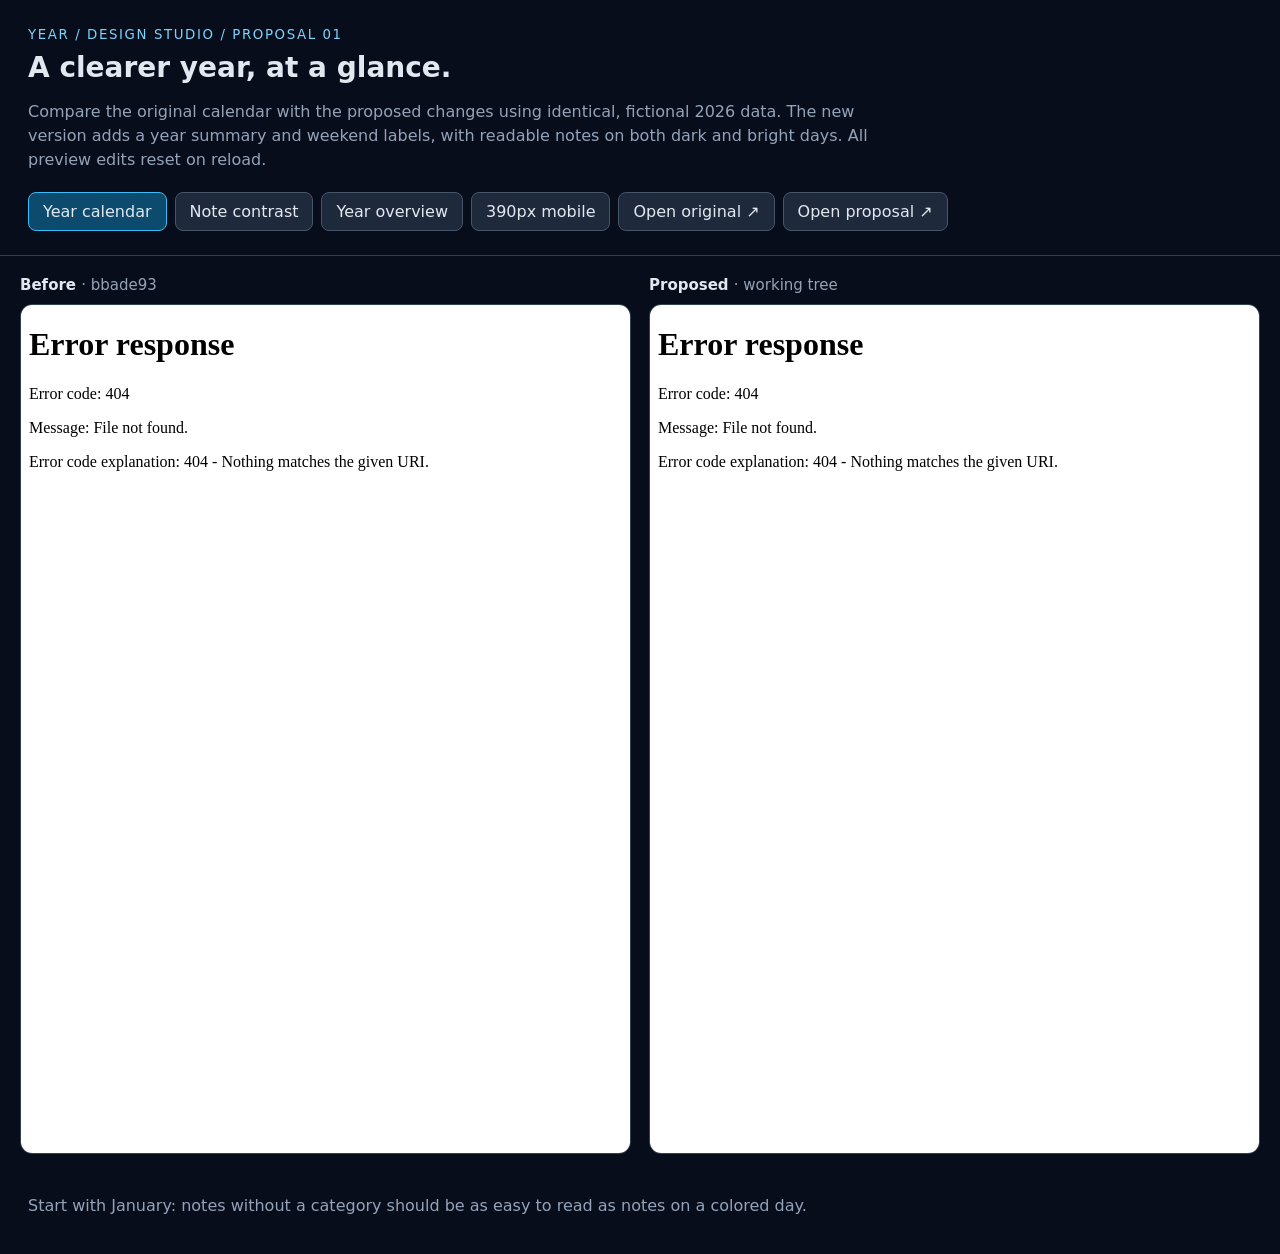
==== tools/design-review/index.html @ 64522310 "Add year statistics, safe weekend labeling, and design comparisons" ====
<!doctype html>
<html lang="en"><meta charset="utf-8"><meta name="viewport" content="width=device-width,initial-scale=1"><title>Year · Design review</title>
<style>
:root{color-scheme:dark;font-family:system-ui,sans-serif;background:#080d1b;color:#e2e8f0}*{box-sizing:border-box}body{margin:0}header{padding:24px 28px;border-bottom:1px solid #334155}small{color:#7dd3fc;letter-spacing:.12em;text-transform:uppercase}h1{font-size:28px;margin:8px 0}p{color:#94a3b8;max-width:850px;line-height:1.5}nav{display:flex;flex-wrap:wrap;gap:8px;margin-top:20px}button,a{font:inherit;color:#e2e8f0;background:#1e293b;border:1px solid #475569;border-radius:8px;padding:9px 14px;text-decoration:none;cursor:pointer}button[aria-pressed=true]{background:#0c4a6e;border-color:#38bdf8}main{padding:20px;display:grid;grid-template-columns:1fr 1fr;gap:18px}article{min-width:0}h2{font-size:15px;margin:0 0 10px}h2 span{font-weight:400;color:#94a3b8}iframe{width:100%;height:850px;border:1px solid #334155;border-radius:12px;background:#020617}.single{grid-template-columns:1fr}.single iframe{height:900px}.mobile iframe{max-width:390px;height:844px}.mobile article{text-align:center}.notes{padding:0 28px 20px;color:#94a3b8}a:focus-visible,button:focus-visible{outline:2px solid #38bdf8;outline-offset:3px}@media(max-width:900px){main{grid-template-columns:1fr}header{padding:20px}}
</style>
<header><small>Year / Design studio / Proposal 01</small><h1>A clearer year, at a glance.</h1><p>Compare the original calendar with the proposed changes using identical, fictional 2026 data. The new version adds a year summary and weekend labels, with readable notes on both dark and bright days. All preview edits reset on reload.</p><nav aria-label="Review scenarios"><button data-scene="year" aria-pressed="true">Year calendar</button><button data-scene="month" aria-pressed="false">Note contrast</button><button data-scene="overview" aria-pressed="false">Year overview</button><button id="width" aria-pressed="false">390px mobile</button><a href="/baseline" target="_blank">Open original ↗</a><a href="/candidate" target="_blank">Open proposal ↗</a></nav></header>
<main><article id="before"><h2>Before <span>· bbade93</span></h2><iframe title="Original year calendar" src="/baseline"></iframe></article><article><h2>Proposed <span>· working tree</span></h2><iframe title="Proposed year calendar" src="/candidate"></iframe></article></main><p class="notes" id="reviewNote">Start with January: notes without a category should be as easy to read as notes on a colored day.</p>
<script>
const frames=[...document.querySelectorAll('iframe')];
let currentScene='year';
function scene(name){currentScene=name;document.querySelectorAll('[data-scene]').forEach(b=>b.setAttribute('aria-pressed',b.dataset.scene===name));document.getElementById('before').hidden=name==='overview';document.querySelector('main').classList.toggle('single',name==='overview');frames.forEach(frame=>{const win=frame.contentWindow;win.eval(`closeAllModals(); state.view=${JSON.stringify(name==='month'?'month':'year')};state.currentDate=new Date(2026,0,1);renderCalendar();`);if(name==='overview'&&frame.src.endsWith('candidate'))win.document.getElementById('toggleYearOverview').click();});document.getElementById('reviewNote').textContent=name==='overview'?'New interaction: inspect the category counts, then populate weekend labels. Existing categories, circle labels, and notes are preserved.':name==='month'?'Compare January 1 (uncategorized), January 5 (bright category), and January 6 (dark category).':'Both calendars use the same data and date. Try full-width views for a closer comparison.';}
document.querySelectorAll('[data-scene]').forEach(button=>button.onclick=()=>scene(button.dataset.scene));
document.getElementById('width').onclick=event=>{const mobile=document.querySelector('main').classList.toggle('mobile');event.currentTarget.setAttribute('aria-pressed',mobile);};
</script></html>
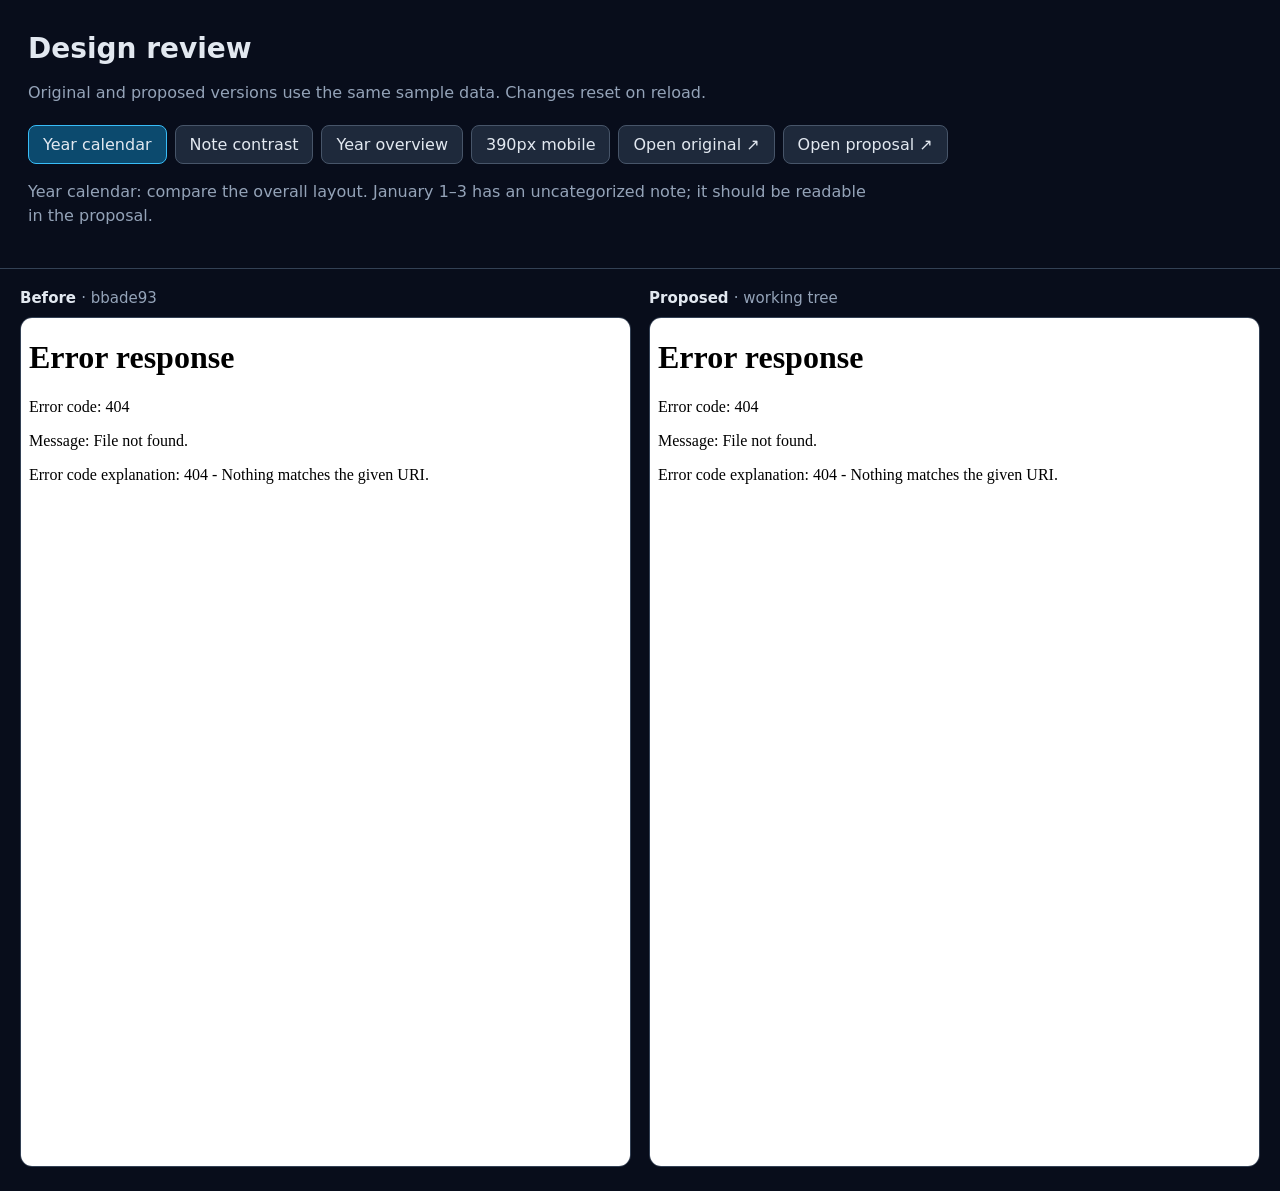
==== commit 79fe405f: "Trim overview copy, add year navigation, and clarify preview scenarios" ====
--- a/tools/design-review/index.html
+++ b/tools/design-review/index.html
@@ -3,12 +3,12 @@
 <style>
 :root{color-scheme:dark;font-family:system-ui,sans-serif;background:#080d1b;color:#e2e8f0}*{box-sizing:border-box}body{margin:0}header{padding:24px 28px;border-bottom:1px solid #334155}small{color:#7dd3fc;letter-spacing:.12em;text-transform:uppercase}h1{font-size:28px;margin:8px 0}p{color:#94a3b8;max-width:850px;line-height:1.5}nav{display:flex;flex-wrap:wrap;gap:8px;margin-top:20px}button,a{font:inherit;color:#e2e8f0;background:#1e293b;border:1px solid #475569;border-radius:8px;padding:9px 14px;text-decoration:none;cursor:pointer}button[aria-pressed=true]{background:#0c4a6e;border-color:#38bdf8}main{padding:20px;display:grid;grid-template-columns:1fr 1fr;gap:18px}article{min-width:0}h2{font-size:15px;margin:0 0 10px}h2 span{font-weight:400;color:#94a3b8}iframe{width:100%;height:850px;border:1px solid #334155;border-radius:12px;background:#020617}.single{grid-template-columns:1fr}.single iframe{height:900px}.mobile iframe{max-width:390px;height:844px}.mobile article{text-align:center}.notes{padding:0 28px 20px;color:#94a3b8}a:focus-visible,button:focus-visible{outline:2px solid #38bdf8;outline-offset:3px}@media(max-width:900px){main{grid-template-columns:1fr}header{padding:20px}}
 </style>
-<header><small>Year / Design studio / Proposal 01</small><h1>A clearer year, at a glance.</h1><p>Compare the original calendar with the proposed changes using identical, fictional 2026 data. The new version adds a year summary and weekend labels, with readable notes on both dark and bright days. All preview edits reset on reload.</p><nav aria-label="Review scenarios"><button data-scene="year" aria-pressed="true">Year calendar</button><button data-scene="month" aria-pressed="false">Note contrast</button><button data-scene="overview" aria-pressed="false">Year overview</button><button id="width" aria-pressed="false">390px mobile</button><a href="/baseline" target="_blank">Open original ↗</a><a href="/candidate" target="_blank">Open proposal ↗</a></nav></header>
-<main><article id="before"><h2>Before <span>· bbade93</span></h2><iframe title="Original year calendar" src="/baseline"></iframe></article><article><h2>Proposed <span>· working tree</span></h2><iframe title="Proposed year calendar" src="/candidate"></iframe></article></main><p class="notes" id="reviewNote">Start with January: notes without a category should be as easy to read as notes on a colored day.</p>
+<header><h1>Design review</h1><p>Original and proposed versions use the same sample data. Changes reset on reload.</p><nav aria-label="Review scenarios"><button data-scene="year" aria-pressed="true">Year calendar</button><button data-scene="month" aria-pressed="false">Note contrast</button><button data-scene="overview" aria-pressed="false">Year overview</button><button id="width" aria-pressed="false">390px mobile</button><a href="/baseline" target="_blank">Open original ↗</a><a href="/candidate" target="_blank">Open proposal ↗</a></nav><p id="reviewNote" role="status">Year calendar: compare the overall layout. January 1–3 has an uncategorized note; it should be readable in the proposal.</p></header>
+<main><article id="before"><h2>Before <span>· bbade93</span></h2><iframe title="Original year calendar" src="/baseline"></iframe></article><article><h2>Proposed <span>· working tree</span></h2><iframe title="Proposed year calendar" src="/candidate"></iframe></article></main>
 <script>
 const frames=[...document.querySelectorAll('iframe')];
 let currentScene='year';
-function scene(name){currentScene=name;document.querySelectorAll('[data-scene]').forEach(b=>b.setAttribute('aria-pressed',b.dataset.scene===name));document.getElementById('before').hidden=name==='overview';document.querySelector('main').classList.toggle('single',name==='overview');frames.forEach(frame=>{const win=frame.contentWindow;win.eval(`closeAllModals(); state.view=${JSON.stringify(name==='month'?'month':'year')};state.currentDate=new Date(2026,0,1);renderCalendar();`);if(name==='overview'&&frame.src.endsWith('candidate'))win.document.getElementById('toggleYearOverview').click();});document.getElementById('reviewNote').textContent=name==='overview'?'New interaction: inspect the category counts, then populate weekend labels. Existing categories, circle labels, and notes are preserved.':name==='month'?'Compare January 1 (uncategorized), January 5 (bright category), and January 6 (dark category).':'Both calendars use the same data and date. Try full-width views for a closer comparison.';}
+function scene(name){currentScene=name;document.querySelectorAll('[data-scene]').forEach(b=>b.setAttribute('aria-pressed',b.dataset.scene===name));document.getElementById('before').hidden=name==='overview';document.querySelector('main').classList.toggle('single',name==='overview');frames.forEach((frame,index)=>{const win=frame.contentWindow;win.eval(`closeAllModals(); state.view=${JSON.stringify(name==='month'?'month':'year')};state.currentDate=new Date(2026,0,1);renderCalendar();`);if(name==='overview'&&index===1)win.document.getElementById('toggleYearOverview').click();});document.getElementById('reviewNote').textContent=name==='overview'?'Year overview: this is a new popup, so there is no original to compare. Use the arrows beside 2026 to change years and check the counts. Return to 2026, click Populate weekends, then close the popup to see the added corner markers. Categories, notes, and the January 10 holiday circle should remain.':name==='month'?'Note contrast: compare January 1–3 (no category), January 5 (bright fill), and January 6 (dark fill). In the proposal, note text should be readable on all three backgrounds.':'Year calendar: compare the overall layout. January 1–3 has an uncategorized note; it should be readable in the proposal.';}
 document.querySelectorAll('[data-scene]').forEach(button=>button.onclick=()=>scene(button.dataset.scene));
-document.getElementById('width').onclick=event=>{const mobile=document.querySelector('main').classList.toggle('mobile');event.currentTarget.setAttribute('aria-pressed',mobile);};
+document.getElementById('width').onclick=event=>{const mobile=document.querySelector('main').classList.toggle('mobile');event.currentTarget.setAttribute('aria-pressed',mobile);if(mobile)document.getElementById('reviewNote').textContent+=' Mobile check: controls should fit without horizontal scrolling; the summary should use two columns.';else scene(currentScene);};
 </script></html>
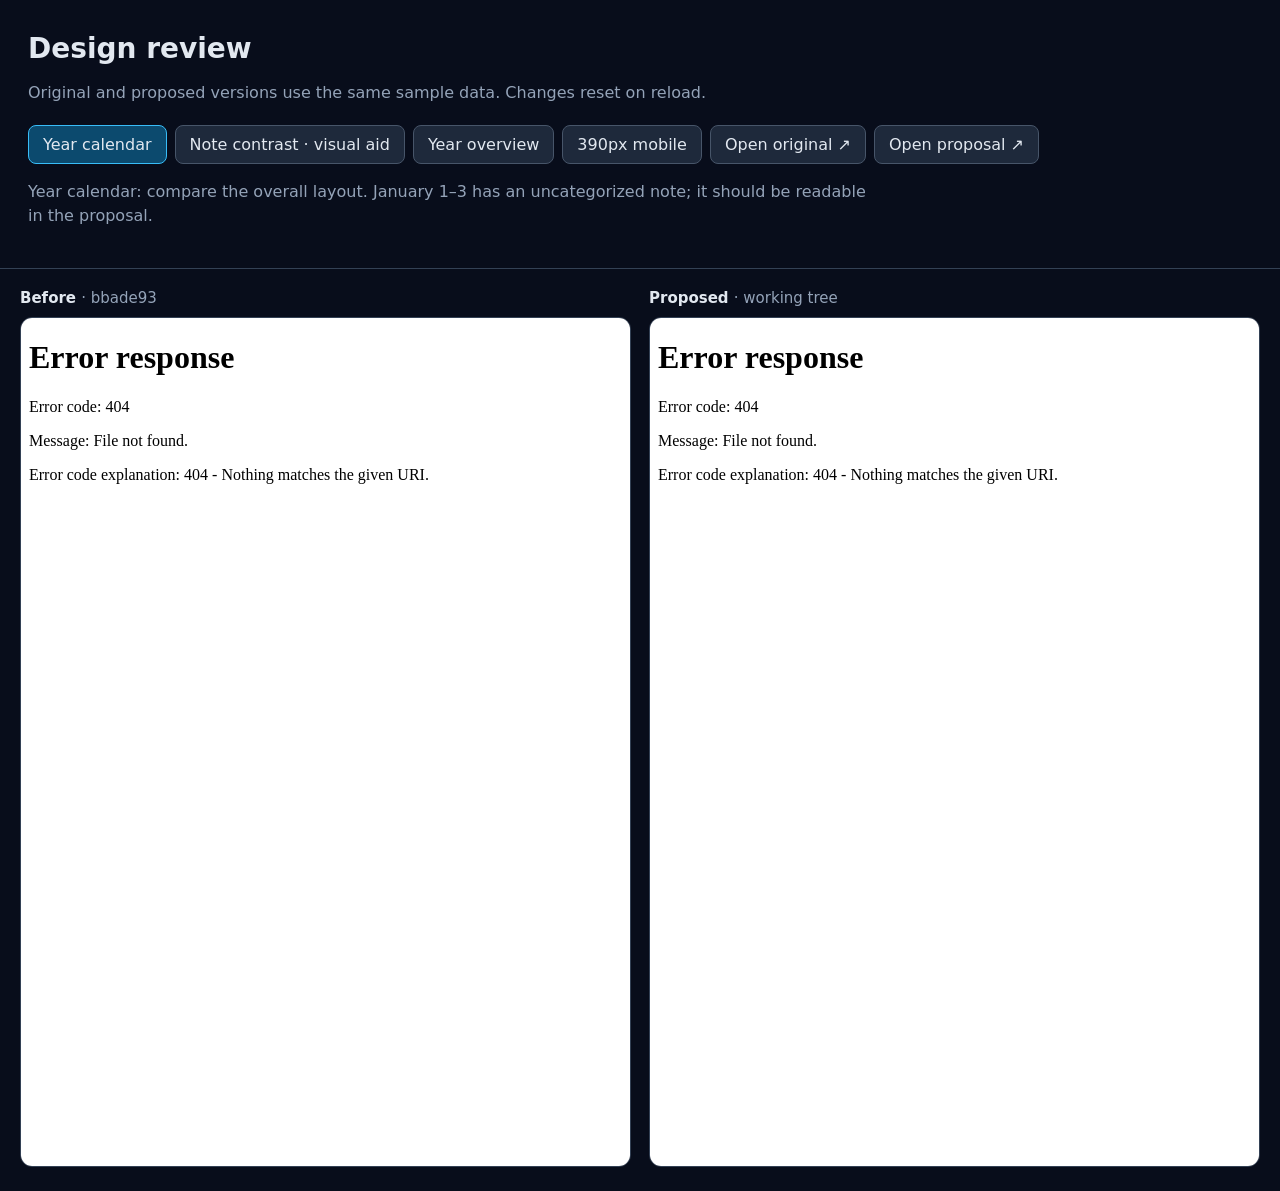
==== commit 9634bce8: "Label note contrast preview as a visual aid using Month view" ====
--- a/tools/design-review/index.html
+++ b/tools/design-review/index.html
@@ -3,12 +3,12 @@
 <style>
 :root{color-scheme:dark;font-family:system-ui,sans-serif;background:#080d1b;color:#e2e8f0}*{box-sizing:border-box}body{margin:0}header{padding:24px 28px;border-bottom:1px solid #334155}small{color:#7dd3fc;letter-spacing:.12em;text-transform:uppercase}h1{font-size:28px;margin:8px 0}p{color:#94a3b8;max-width:850px;line-height:1.5}nav{display:flex;flex-wrap:wrap;gap:8px;margin-top:20px}button,a{font:inherit;color:#e2e8f0;background:#1e293b;border:1px solid #475569;border-radius:8px;padding:9px 14px;text-decoration:none;cursor:pointer}button[aria-pressed=true]{background:#0c4a6e;border-color:#38bdf8}main{padding:20px;display:grid;grid-template-columns:1fr 1fr;gap:18px}article{min-width:0}h2{font-size:15px;margin:0 0 10px}h2 span{font-weight:400;color:#94a3b8}iframe{width:100%;height:850px;border:1px solid #334155;border-radius:12px;background:#020617}.single{grid-template-columns:1fr}.single iframe{height:900px}.mobile iframe{max-width:390px;height:844px}.mobile article{text-align:center}.notes{padding:0 28px 20px;color:#94a3b8}a:focus-visible,button:focus-visible{outline:2px solid #38bdf8;outline-offset:3px}@media(max-width:900px){main{grid-template-columns:1fr}header{padding:20px}}
 </style>
-<header><h1>Design review</h1><p>Original and proposed versions use the same sample data. Changes reset on reload.</p><nav aria-label="Review scenarios"><button data-scene="year" aria-pressed="true">Year calendar</button><button data-scene="month" aria-pressed="false">Note contrast</button><button data-scene="overview" aria-pressed="false">Year overview</button><button id="width" aria-pressed="false">390px mobile</button><a href="/baseline" target="_blank">Open original ↗</a><a href="/candidate" target="_blank">Open proposal ↗</a></nav><p id="reviewNote" role="status">Year calendar: compare the overall layout. January 1–3 has an uncategorized note; it should be readable in the proposal.</p></header>
+<header><h1>Design review</h1><p>Original and proposed versions use the same sample data. Changes reset on reload.</p><nav aria-label="Review scenarios"><button data-scene="year" aria-pressed="true">Year calendar</button><button data-scene="month" aria-pressed="false">Note contrast · visual aid</button><button data-scene="overview" aria-pressed="false">Year overview</button><button id="width" aria-pressed="false">390px mobile</button><a href="/baseline" target="_blank">Open original ↗</a><a href="/candidate" target="_blank">Open proposal ↗</a></nav><p id="reviewNote" role="status">Year calendar: compare the overall layout. January 1–3 has an uncategorized note; it should be readable in the proposal.</p></header>
 <main><article id="before"><h2>Before <span>· bbade93</span></h2><iframe title="Original year calendar" src="/baseline"></iframe></article><article><h2>Proposed <span>· working tree</span></h2><iframe title="Proposed year calendar" src="/candidate"></iframe></article></main>
 <script>
 const frames=[...document.querySelectorAll('iframe')];
 let currentScene='year';
-function scene(name){currentScene=name;document.querySelectorAll('[data-scene]').forEach(b=>b.setAttribute('aria-pressed',b.dataset.scene===name));document.getElementById('before').hidden=name==='overview';document.querySelector('main').classList.toggle('single',name==='overview');frames.forEach((frame,index)=>{const win=frame.contentWindow;win.eval(`closeAllModals(); state.view=${JSON.stringify(name==='month'?'month':'year')};state.currentDate=new Date(2026,0,1);renderCalendar();`);if(name==='overview'&&index===1)win.document.getElementById('toggleYearOverview').click();});document.getElementById('reviewNote').textContent=name==='overview'?'Year overview: this is a new popup, so there is no original to compare. Use the arrows beside 2026 to change years and check the counts. Return to 2026, click Populate weekends, then close the popup to see the added corner markers. Categories, notes, and the January 10 holiday circle should remain.':name==='month'?'Note contrast: compare January 1–3 (no category), January 5 (bright fill), and January 6 (dark fill). In the proposal, note text should be readable on all three backgrounds.':'Year calendar: compare the overall layout. January 1–3 has an uncategorized note; it should be readable in the proposal.';}
+function scene(name){currentScene=name;document.querySelectorAll('[data-scene]').forEach(b=>b.setAttribute('aria-pressed',b.dataset.scene===name));document.getElementById('before').hidden=name==='overview';document.querySelector('main').classList.toggle('single',name==='overview');frames.forEach((frame,index)=>{const win=frame.contentWindow;win.eval(`closeAllModals(); state.view=${JSON.stringify(name==='month'?'month':'year')};state.currentDate=new Date(2026,0,1);renderCalendar();`);if(name==='overview'&&index===1)win.document.getElementById('toggleYearOverview').click();});document.getElementById('reviewNote').textContent=name==='overview'?'Year overview: this is a new popup, so there is no original to compare. Use the arrows beside 2026 to change years and check the counts. Return to 2026, click Populate weekends, then close the popup to see the added corner markers. Categories, notes, and the January 10 holiday circle should remain.':name==='month'?'Visual aid using the existing Month view, enlarged to inspect text; no new calendar layout is being introduced. Compare note readability on January 1–3 (no category), January 5 (bright fill), and January 6 (dark fill). Only the text colors change.':'Year calendar: compare the overall layout. January 1–3 has an uncategorized note; it should be readable in the proposal.';}
 document.querySelectorAll('[data-scene]').forEach(button=>button.onclick=()=>scene(button.dataset.scene));
 document.getElementById('width').onclick=event=>{const mobile=document.querySelector('main').classList.toggle('mobile');event.currentTarget.setAttribute('aria-pressed',mobile);if(mobile)document.getElementById('reviewNote').textContent+=' Mobile check: controls should fit without horizontal scrolling; the summary should use two columns.';else scene(currentScene);};
 </script></html>
